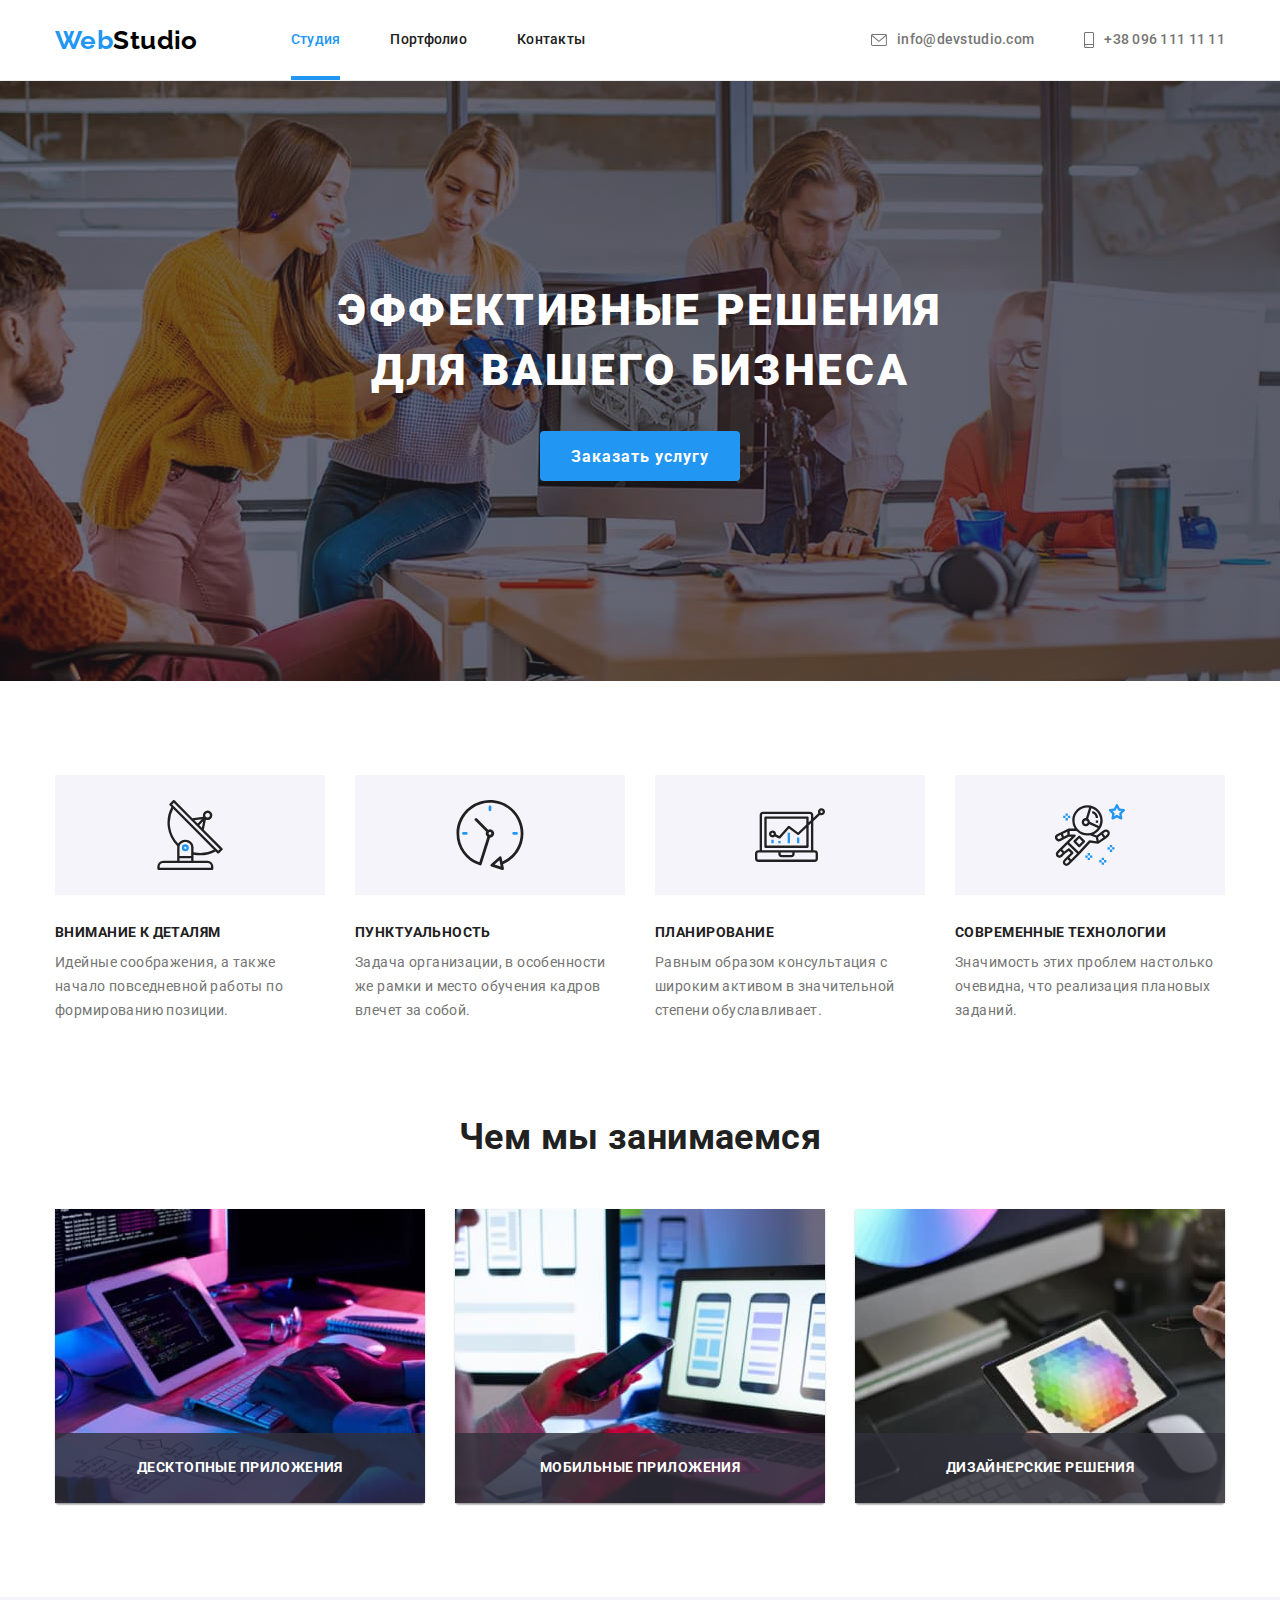
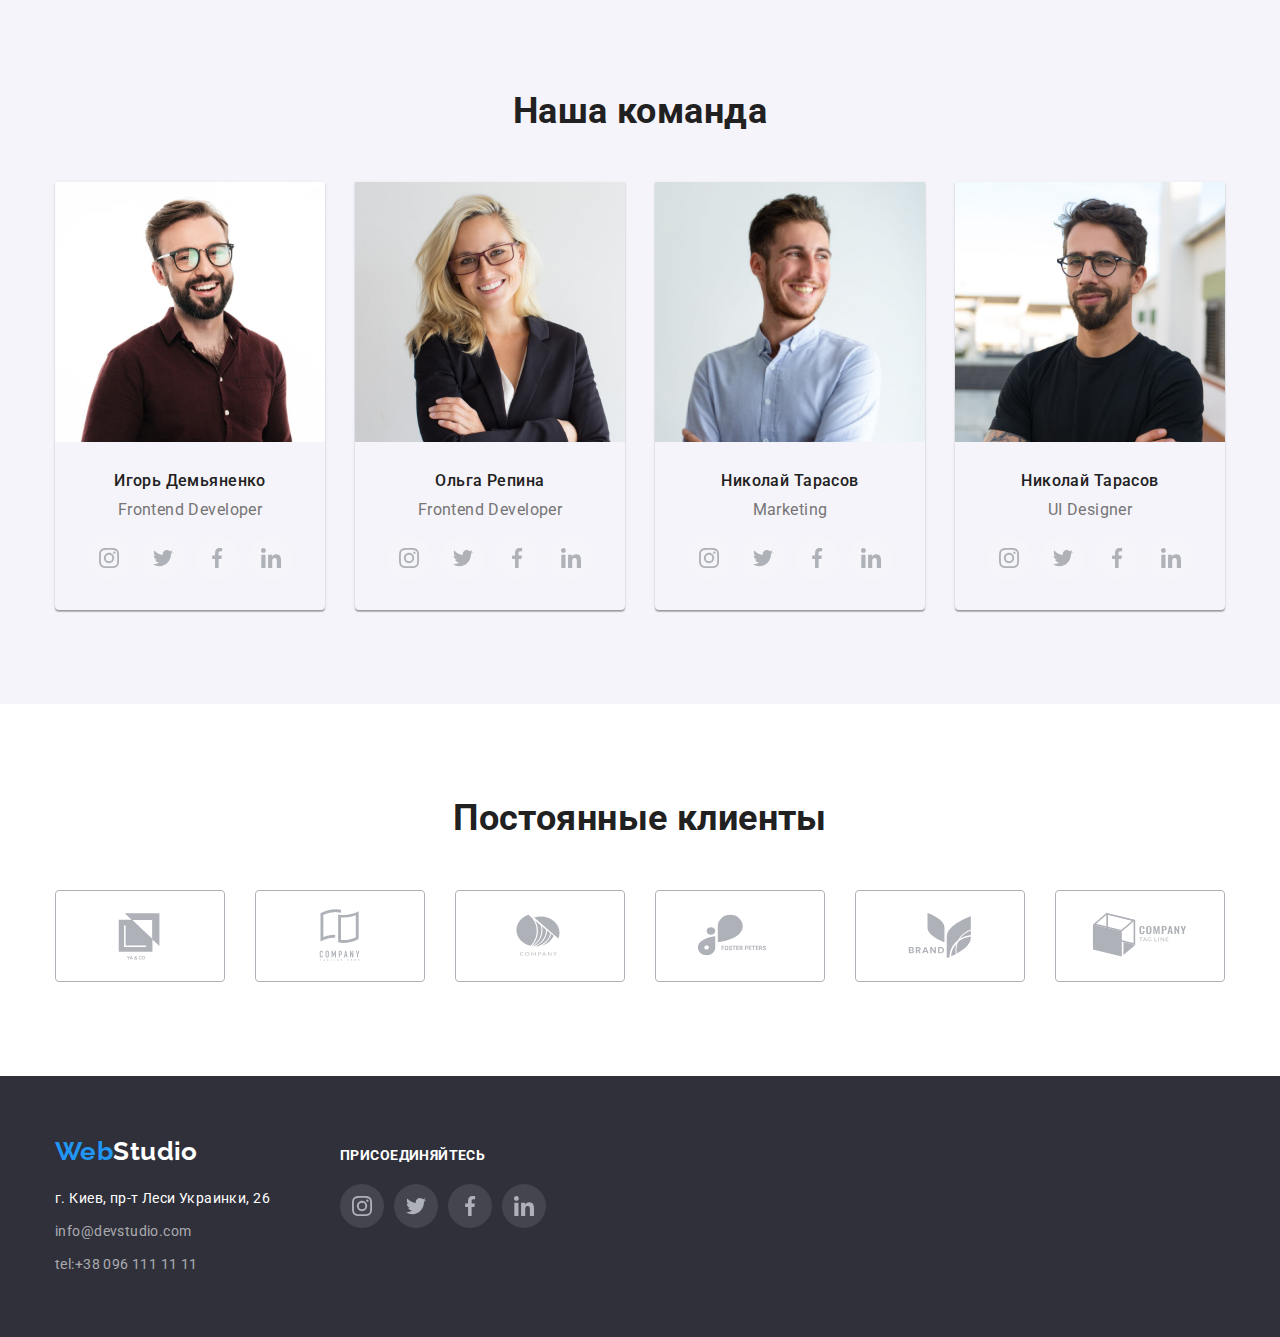
==== index.html @ b6047e91 "ready steady go hw-06" ====
<!DOCTYPE html>
<html lang="ru">
<head>
    <meta charset="UTF-8">
    <meta http-equiv="X-UA-Compatible" content="IE=edge">
    <meta name="viewport" content="width=device-width, initial-scale=1.0">
    <title>Студия</title>
    <link rel="preconnect" href="https://fonts.googleapis.com">
    <link rel="preconnect" href="https://fonts.gstatic.com" crossorigin>
    <link href="https://fonts.googleapis.com/css2?family=Raleway:wght@700&family=Roboto:wght@400;500;700;900&display=swap"
        rel="stylesheet">
    <link rel="stylesheet" href="//cdnjs.cloudflare.com/ajax/libs/modern-normalize/1.1.0/modern-normalize.min.css">
    <link rel="stylesheet" href="./css/style.css">
</head>
<body>
  <header class="section-container">
      <div class="container container-header">
    <nav class="container-nav">
      <a class="logo-header" href="">Web<span class="studio-header">Studio</span></a>      
      <ul class="site-nav">
          <li class="item"><a href="./index.html" class="link-active">Студия</a></li>
          <li class="item"><a href="./portfolio.html" class="link">Портфолио</a></li>
          <li class="item"><a href="" class="link">Контакты</a></li>
      </ul>
    </nav>
    <ul class="contacts">
          <li class="item">             
            <a href="mailto:info@devstudio.com" class="contacts-mail">
              <svg class="contacts-icon" width="16px" height="12px">
                <use href="images/icons.svg#icon-envelope"></use>
              </svg>info@devstudio.com
            </a>
          </li>
          <li class="item">
            <a href="tel:+380961111111" class="contacts-tel"><svg class="contacts-icon" width="10px" height="16px">
              <use href="images/icons.svg#icon-smartphone"></use>
            </svg>+38 096 111 11 11</a>
          </li>
          </ul>
    </div>
  </header>  
  <main>
  <section class="hero-box">
          <h1 class="hero-title">Эффективные решения</br>для вашего бизнеса</h1>
          <button data-modal-open type="button" class="btn">Заказать услугу</button>            
  </section>
  <section class="section section-dignity">
      <!--Наши достоинства-->
      <div class="container">
      <h2 class="container-name visually-hidden">Наши достоинства</h2>
      <ul class="dignity-list">
        <li class="dignity-item"> 
          <div class="dignity-icon">
            <svg width="70px" height="70px">
              <use href="images/icons.svg#icon-antenna-1"></use>           
            </svg>
          </div>
          <h3 class="dignity-title">Внимание к деталям</h3>
          <p class="dignity-text">Идейные соображения, а также начало повседневной работы по формированию позиции.</p>
        </li>
        <li class="dignity-item">
          <div class="dignity-icon">
            <svg width="70px" height="70px">
              <use href="images/icons.svg#icon-clock-1"></use>
            </svg>
          </div>
          <h3 class="dignity-title">Пунктуальность</h3>
            <p class="dignity-text">Задача организации, в особенности же рамки и место обучения кадров влечет за собой.</p>
        </li>
        <li class="dignity-item">
          <div class="dignity-icon">
            <svg width="70px" height="70px">
              <use href="images/icons.svg#icon-diagram-1"></use>
            </svg>
          </div>
            <h3 class="dignity-title">Планирование</h3>
            <p class="dignity-text">Равным образом консультация с широким активом в значительной степени обуславливает.</p>
        </li>
        <li class="dignity-item">
          <div class="dignity-icon">
            <svg width="70px" height="70px">
              <use href="images/icons.svg#icon-astronaut-1"></use>
            </svg>
          </div>
            <h3 class="dignity-title">Современные технологии</h3>
            <p class="dignity-text">Значимость этих проблем настолько очевидна, что реализация плановых заданий.</p>
        </li>
      </ul>
    </div>
  </section>
  <section class="section">
      <!--Чем мы занимаемся-->
    <div class="container">
      <h2 class="container-name">Чем мы занимаемся</h2>
      <ul class="container-list">
          <li class="item">
            <img src="./images/img1.jpg" alt="набираем текст на компьютере" width="370">
              <div class="activity">
              <h3 class="activity-name">Десктопные приложения</h3>
              </div>
          </li>
          <li class="item">
            <img src="./images/img2.jpg" alt="набираем номер телефона" width="370">
          <div class="activity">
            <h3 class="activity-name">Мобильные приложения</h3>
          </div>
          </li>
          <li class="item">
            <img src="./images/img3.jpg" alt="выбираем цвет" width="370">
            <div class="activity">
            <h3 class="activity-name">Дизайнерские решения</h3>
            </div>
          </li>
      </ul>   
      </div>           
  </section>
  <section class="section section-team">
      <!--Наша команда-->
    <div class="container">
      <h2 class="container-name">Наша команда</h2>
      <ul class="container-list">
        <li class="item"><img src="./images/photo1.jpg" class="team-member-img" alt="Игорь Демьяненко" width="270">
         <div class="team-member">
          <h3 class="team-member-name">Игорь Демьяненко</h3>
          <p class="team-member-position">Frontend Developer</p>
           <ul class="social-links">
            <li class="social-list-item">
             <a href="" class="social-link">
             <svg class="social-links-icon" width="20px" height="20px">
             <use href="images/icons.svg#icon-instagram-2"></use>
             </svg>
             </a>
             </li>
            <li class="social-list-item">
             <a href="" class="social-link">
             <svg class="social-links-icon" width="20" height="20">
             <use href="images/icons.svg#icon-twitter-1"></use>
             </svg>
             </a>
             </li>
            <li class="social-list-item">
             <a href="" class="social-link">
             <svg class="social-links-icon" width="20" height="20">
             <use href="images/icons.svg#icon-facebook-1"></use>
             </svg>
             </a>
             </li>
            <li class="social-list-item">
             <a href="" class="social-link">
             <svg class="social-links-icon" width="20" height="20">
             <use href="images/icons.svg#icon-linkedin-1"></use>
             </svg>
             </a>
             </li>
           </ul>
         </div>          
        </li>
        <li class="item"><img src="./images/photo2.jpg" class="team-member-img" alt="Ольга Репина" width="270">
          <div class="team-member">
            <h3 class="team-member-name">Ольга Репина</h3>
            <p class="team-member-position">Frontend Developer</p>
            <ul class="social-links">
              <li class="social-list-item">
                <a href="" class="social-link">
                  <svg class="social-links-icon" width="20px" height="20px">
                    <use href="images/icons.svg#icon-instagram-2"></use>
                  </svg>
                </a>
              </li>
              <li class="social-list-item">
                <a href="" class="social-link">
                  <svg class="social-links-icon" width="20" height="20">
                    <use href="images/icons.svg#icon-twitter-1"></use>
                  </svg>
                </a>
              </li>
              <li class="social-list-item">
                <a href="" class="social-link">
                  <svg class="social-links-icon" width="20" height="20">
                    <use href="images/icons.svg#icon-facebook-1"></use>
                  </svg>
                </a>
              </li>
              <li class="social-list-item">
                <a href="" class="social-link">
                  <svg class="social-links-icon" width="20" height="20">
                    <use href="images/icons.svg#icon-linkedin-1"></use>
                  </svg>
                </a>
              </li>
            </ul>
          </div>      
        </li>
        <li class="item"><img src="./images/photo3.jpg" class="team-member-img" alt="Николай Тарасов" width="270">
          <div class="team-member">
          <h3 class="team-member-name">Николай Тарасов</h3>
            <p class="team-member-position">Marketing</p>
            <ul class="social-links">
              <li class="social-list-item">
                <a href="" class="social-link">
                  <svg class="social-links-icon" width="20px" height="20px">
                    <use href="images/icons.svg#icon-instagram-2"></use>
                  </svg>
                </a>
              </li>
              <li class="social-list-item">
                <a href="" class="social-link">
                  <svg class="social-links-icon" width="20" height="20">
                    <use href="images/icons.svg#icon-twitter-1"></use>
                  </svg>
                </a>
              </li>
              <li class="social-list-item">
                <a href="" class="social-link">
                  <svg class="social-links-icon" width="20" height="20">
                    <use href="images/icons.svg#icon-facebook-1"></use>
                  </svg>
                </a>
              </li>
              <li class="social-list-item">
                <a href="" class="social-link">
                  <svg class="social-links-icon" width="20" height="20">
                    <use href="images/icons.svg#icon-linkedin-1"></use>
                  </svg>
                </a>
              </li>
            </ul>
          </div>        
        </li>
        <li class="item"><img src="images/photo4.jpg" class="team-member-img" alt="Man in black T-shirt" width="270">
          <div class="team-member">
          <h3 class="team-member-name">Николай Тарасов</h3>
            <p class="team-member-position">UI Designer</p>
            <ul class="social-links">
              <li class="social-list-item">
                <a href="" class="social-link">
                  <svg class="social-links-icon" width="20px" height="20px">
                    <use href="images/icons.svg#icon-instagram-2"></use>
                  </svg>
                </a>
              </li>
              <li class="social-list-item">
                <a href="" class="social-link">
                  <svg class="social-links-icon" width="20" height="20">
                    <use href="images/icons.svg#icon-twitter-1"></use>
                  </svg>
                </a>
              </li>
              <li class="social-list-item">
                <a href="" class="social-link">
                  <svg class="social-links-icon" width="20" height="20">
                    <use href="images/icons.svg#icon-facebook-1"></use>
                  </svg>
                </a>
              </li>
              <li class="social-list-item">
                <a href="" class="social-link">
                  <svg class="social-links-icon" width="20" height="20">
                    <use href="images/icons.svg#icon-linkedin-1"></use>
                  </svg>
                </a>
              </li>
            </ul>
          </div>
          
        </li>
      </ul>
    </div>
  </section>
  <section class="section">
    <div class="container container-clients">
      <h2 class="container-name">Постоянные клиенты</h2>
      <ul class="container-list">
        <li class="client-item">
        <a href="" class="client-link">
          <svg class="client-icon" width="106px" height="60px">
            <use href="images/icons.svg#icon-Logo-client1"></use>
          </svg>
        </a>
        </li>
        <li class="client-item">
          <a href="" class="client-link">
            <svg class="client-icon" width="106px" height="60px">
              <use href="images/icons.svg#icon-Logo-client2"></use>
            </svg>
          </a>
        </li>
        <li class="client-item">
          <a href="" class="client-link">
            <svg class="client-icon" width="106px" height="60px">
              <use href="images/icons.svg#icon-Logo-client3"></use>
            </svg>
          </a>
        </li>
        <li class="client-item">
          <a href="" class="client-link">
            <svg class="client-icon" width="106px" height="60px">
              <use href="images/icons.svg#icon-Logo-client4"></use>
            </svg>
          </a>
        </li>
        <li class="client-item">
          <a href="" class="client-link">
            <svg class="client-icon" width="106px" height="60px">
              <use href="images/icons.svg#icon-Logo-client5"></use>
            </svg>
          </a>
        </li>
        <li class="client-item">
          <a href="" class="client-link">
            <svg class="client-icon" width="106px" height="60px">
              <use href="images/icons.svg#icon-Logo-client6"></use>
            </svg>
          </a>
        </li>
      </ul>
    </div>
  </section>
</main>
  <footer class="section-footer">
    <div class="container">
      <div class="container-logo">
      <a class="logo-footer" href="">Web<span class="studio-footer">Studio</span></a>
      <address>
        <ul class="address-list">
          <li class="item"><a class="address-map" href="https://goo.gl/maps/9DHxodGgufUYayEx5">г. Киев, пр-т Леси Украинки, 26</a>
          </li>
          <li class="item"><a class="address-mail" href="mailto:info@devstudio.com">info@devstudio.com</a></li>
          <li class="item"><a class="address-tel" href="tel:+380961111111">tel:+38 096 111 11 11</a></li>
          </ul>
      </address>
      </div>
      <div class="container-join">
        <h3 class="join-title">присоединяйтесь</h3>
        <ul class="social-links">
          <li class="social-list-item">
            <a href="" class="social-link">
              <svg class="social-links-icon" width="20px" height="20px">
                <use href="images/icons.svg#icon-instagram-2"></use>
              </svg>
            </a>
          </li>
          <li class="social-list-item">
            <a href="" class="social-link">
              <svg class="social-links-icon" width="20" height="20">
                <use href="images/icons.svg#icon-twitter-1"></use>
              </svg>
            </a>
          </li>
          <li class="social-list-item">
            <a href="" class="social-link">
              <svg class="social-links-icon" width="20" height="20">
                <use href="images/icons.svg#icon-facebook-1"></use>
              </svg>
            </a>
          </li>
          <li class="social-list-item">
            <a href="" class="social-link">
              <svg class="social-links-icon" width="20" height="20">
                <use href="images/icons.svg#icon-linkedin-1"></use>
              </svg>
            </a>
          </li>
        </ul>
      </div>
    </div>
  </footer>

  <div class="backdrop is-hidden" data-modal>
    <div class="modal">
      <p></p>
      <button class="close-modal" data-modal-close>
        <svg class="modal-svg">
          <use href="./images/icons.svg#icon-close-black-18dp-2-1"></use>
          </svg>
      </button>

    </div>
  </div>
  <script src="./js/modal.js"></script>
</body>
</html>
---- css/style.css ----
:root {
  --accent-color: #2196f3;
  --primary-text-color: #212121;
  --text-secondary-color: #757575;
  --background-color: #2f303a;
  --background-button-color: #f5f4fa;
  --secondary-background-color: #e5e5e5;
  --primary-bottom-color: #188ce8;

  --primary-font: "Roboto";
}

html {
  box-sizing: border-box;
}
*,
*::before,
*::after {
  box-sizing: inherit;
}
h1,
h2,
h3,
h4,
h5,
h6,
p,
ul {
  padding: 0px;
  margin: 0px;
}

img {
  display: block;
  max-width: 100%;
  height: auto;
}
/*transition-timing-function: cubic-bezier(0.4, 0, 0.2, 1)*/
/*===Body styles start====*/
body {
  background-color: #ffffff;
  font-family: var(--primary-font), sans-serif;
  color: var(--primary-text-color);
  font-weight: 400;
  font-size: 14px;
  line-height: 1.18;
  letter-spacing: 0.03em;
}
.logo-footer,
.logo-header {
  font-family: Raleway, sans-serif;
  font-size: 26px;
  font-weight: 700;
  line-height: 1.19;
  color: var(--accent-color);
  text-decoration: none;
}

.studio-header {
  color: #000000;
}
.studio-footer {
  color: #ffffff;
}
header {
  border-bottom: 1px solid #ececec;
}
.hero-box {
  text-align: center;
  background-color: var(--background-color);
  padding-top: 200px;
  padding-bottom: 200px;
  height: 600px;
  max-width: 1600px;
  margin-left: auto;
  margin-right: auto;
  background-image: linear-gradient(
      to right,
      rgba(47, 48, 58, 0.3),
      rgba(47, 48, 58, 0.5)
    ),
    url(../images/Img-min.jpg);
  background-position: center;
  background-size: cover;
  background-repeat: no-repeat;
}

.hero-title {
  font-weight: 900;
  font-size: 44px;
  line-height: 1.36;
  letter-spacing: 0.06em;
  text-transform: uppercase;
  color: #ffffff;

  padding-top: 0px;
  margin-bottom: 30px;
}

.btn {
  font-family: var(--primary-font), sans-serif;
  font-weight: 700;
  color: #ffffff;
  background-color: var(--accent-color);
  font-size: 16px;
  line-height: 1.87;
  letter-spacing: 0.06em;

  display: inline-block;
  width: 200px;
  height: 50px;
  padding-top: 10px;
  padding-bottom: 10px;

  transition: background-color 250ms cubic-bezier(0.4, 0, 0.2, 1);
}
.btn:hover,
.btn:focus {
  background-color: var(--primary-bottom-color);
}

.section {
  padding: 94px 0;
}

.container {
  width: 1200px;
  margin-left: auto;
  margin-right: auto;
  padding-right: 15px;
  padding-left: 15px;
}
.container-header {
  display: flex;
  align-items: center;

  justify-content: space-between;
}

.container-nav {
  display: flex;
  align-items: center;
}

.site-nav {
  display: flex;
  margin-left: 93px;
}

.site-nav .item:not(:last-child) {
  margin-right: 50px;
}

.site-nav .link,
.site-nav .link-active,
.contacts-mail,
.contacts-tel {
  font-weight: 500;
  line-height: 1.14;
  letter-spacing: 0.02em;
  text-decoration: none;
}
.site-nav .link {
  display: block;

  color: var(--primary-text-color);

  transition: color 250ms cubic-bezier(0.4, 0, 0.2, 1);
}
.link-active {
  display: block;
  position: relative;

  color: var(--accent-color);
}
.link-active::after {
  content: "";
  position: absolute;
  left: 0;
  bottom: 0;
  display: block;
  width: 100%;
  height: 4px;

  background-color: var(--accent-color);
}

.site-nav .link:hover,
.site-nav .link:focus {
  color: var(--accent-color);
}
.site-nav .link,
.site-nav .link-active,
.contacts-mail,
.contacts-tel {
  padding-top: 32px;
  padding-bottom: 32px;
}
.contacts-mail,
.contacts-tel {
  display: flex;
  align-items: center;

  color: var(--text-secondary-color);

  transition: color 250ms cubic-bezier(0.4, 0, 0.2, 1);
}
.contacts {
  display: flex;
  margin-left: auto;
}

.contacts .item + .item {
  margin-left: 50px;
}
.contacts .item {
  display: flex;
  align-items: center;
}

.contacts-mail:hover,
.contacts-mail:focus,
.contacts-tel:hover,
.contacts-tel:focus {
  color: var(--accent-color);
}
.contacts-icon {
  fill: currentColor;
  margin-right: 10px;
}

.section-dignity {
  padding-bottom: 0px;
}
.dignity-list {
  display: flex;
}

.dignity-list .dignity-item:not(:first-child) {
  margin-left: 30px;
}

.container-name {
  font-weight: 700;
  font-size: 36px;
  line-height: 1.16;
  text-align: center;
  margin-bottom: 50px;
}
.visually-hidden {
  position: absolute;
  clip: rect(0 0 0 0);
  width: 1px;
  height: 1px;
  margin: -1px;
}

.dignity-item {
  list-style-type: none;
  width: 270px;
}
/*flex-basis: calc((100% - 90px) / 4);
проверить почему не работает формула*/

.dignity-icon {
  display: flex;
  align-items: center;
  justify-content: center;
  margin-bottom: 30px;
  height: 120px;
  background-color: var(--background-button-color);
}

.dignity-title {
  font-size: 14px;
  line-height: 1.14;
  text-transform: uppercase;
  color: var(--primary-text-color);
  margin-bottom: 10px;
}
.dignity-text {
  line-height: 1.71;

  color: var(--text-secondary-color);
}

.container-list,
.site-nav,
.contacts,
.social-links {
  list-style-type: none;
}
.container-list {
  display: flex;
  text-align: center;
}
.container-list .item:not(:first-child) {
  margin-left: 30px;
}
.container-list .item {
  box-shadow: 0px 1px 3px rgba(0, 0, 0, 0.12), 0px 1px 1px rgba(0, 0, 0, 0.14),
    0px 2px 1px rgba(0, 0, 0, 0.2);
  border-radius: 0px 0px 4px 4px;
  position: relative;
}
.activity {
  display: flex;
  align-items: center;
  justify-content: center;
  width: 100%;
  height: 70px;
  color: #ffffff;
  background-color: rgba(47, 48, 58, 0.8);
  position: absolute;
  bottom: 0;
}
.activity-name {
  text-transform: uppercase;
  font-size: 14px;
  line-height: 1.14;
}

.section-team {
  background-color: #f5f4fa;
}
.team-member {
  padding-top: 30px;
  padding-bottom: 30px;
}

.team-member-name {
  font-weight: 500;
  font-size: 16px;
  margin-bottom: 10px;
}
.team-member-position {
  font-size: 16px;
  color: var(--text-secondary-color);
  margin-bottom: 16px;
}

.social-links {
  display: flex;
  align-items: center;
  justify-content: center;
}
.social-list-item:not(:last-child) {
  margin-right: 10px;
}

.social-link {
  display: flex;
  width: 100%;
  height: 100%;
  border-radius: 50%;

  align-items: center;
  justify-content: center;
}
.social-list-item {
  width: 44px;
  height: 44px;
}

.social-list-item .social-link:hover,
.social-list-item .social-link:focus {
  background-color: var(--accent-color);
}
.social-links-icon {
  fill: #afb1b8;
  transition: fill 250ms cubic-bezier(0.4, 0, 0.2, 1);
}

.social-link:hover .social-links-icon,
.social-link:focus .social-links-icon {
  fill: #ffffff;
}
.client-item {
  width: 170px;
  height: 92px;
}
.container-list .client-item:not(:first-child) {
  margin-left: 30px;
}
.client-link:hover,
.client-link:focus {
  border-color: var(--accent-color);
}
.client-link {
  display: flex;
  align-items: center;
  justify-content: center;
  width: 100%;
  height: 100%;
  border: 1px solid #afb1b8;
  border-radius: 4px;

  transition: border-color 250ms cubic-bezier(0.4, 0, 0.2, 1);
}
.client-icon {
  fill: #afb1b8;

  transition: fill 250ms cubic-bezier(0.4, 0, 0.2, 1);
}
.client-link:hover .client-icon,
.client-link:focus .client-icon {
  fill: var(--accent-color);
}

.example-list {
  display: flex;
  flex-wrap: wrap;
}
.example-item {
  flex-basis: calc((100%- 30px) / 3);
}

.example-list .example-item:not(:nth-child(3n + 1)) {
  margin-left: 30px;
}

.example-list .example-item:not(:nth-last-child(-n + 3)) {
  margin-bottom: 30px;
}

.example-title {
  color: var(--primary-text-color);
  font-size: 18px;
  line-height: 2;
  letter-spacing: 0.06em;

  margin-bottom: 4px;
}
.example-name {
  color: var(--text-secondary-color);
  font-size: 16px;
  line-height: 1.87;
}
.example-box {
  padding: 20px 24px;
  border-left: 1px solid #eeeeee;
  border-bottom: 1px solid #eeeeee;
  border-right: 1px solid #eeeeee;
}
.example-list,
.btn-list {
  list-style-type: none;
}

.example-link {
  text-decoration: none;
}
.img-description {
  position: relative;
  overflow: hidden;
}
.example-link:hover,
.example-link:focus {
  box-shadow: 1px 4px 6px 0px rgba(0, 0, 0, 0.16),
    0px 4px 4px 0px rgba(0, 0, 0, 0.06), 0px 1px 1px 0px rgba(0, 0, 0, 0.12);
}
.example-link:hover .example-text {
  transform: translateY(-294px);
}
.example-text {
  position: absolute;
  top: 100%;
  display: flex;
  align-items: center;
  justify-content: center;
  padding: 63px 24px;
  content: "";
  width: 100%;
  height: 100%;
  background-color: rgba(33, 150, 243, 0.9);
  font-size: 18px;
  font-weight: 400;
  line-height: 1.56;
  color: #ffffff;
  transition: transform 250ms cubic-bezier(0.4, 0, 0.2, 1);
}
.example-item {
  display: flex;

  transition: box-shadow 250ms cubic-bezier(0.4, 0, 0.2, 1);
}

button {
  cursor: pointer;
  border-radius: 4px;
  display: inline-block;
  border: 1px solid transparent;
}
.btn-list button {
  background-color: var(--background-button-color);

  font-family: inherit;
  font-weight: 500;
  font-size: 16px;
  line-height: 1.62;
  text-align: center;
  letter-spacing: 0.03em;

  padding: 6px 22px;
  height: 38px;

  transition: background-color 250ms cubic-bezier(0.4, 0, 0.2, 1),
    color 250ms cubic-bezier(0.4, 0, 0.2, 1),
    box-shadow 250ms cubic-bezier(0.4, 0, 0.2, 1);
}

.btn-list button:hover,
.btn-list button:focus {
  background-color: var(--accent-color);
  color: #ffffff;
  box-shadow: 0px 2px 2px 0px rgba(0, 0, 0, 0.12),
    0px 1px 2px 0px rgba(0, 0, 0, 0.08), 0px 3px 1px 0px rgba(0, 0, 0, 0.1);
}

.btn-list {
  display: flex;
  margin-bottom: 50px;
  justify-content: center;
}
.btn-list .item:not(:first-child) {
  margin-left: 8px;
}

/*==========Footer==========*/
footer {
  background-color: var(--background-color);
  padding-top: 60px;
  padding-bottom: 60px;
}

.address-list [href] {
  text-decoration: none;
  font-style: normal;
  line-height: 1.71;
  display: inline-block;

  transition: color 250ms cubic-bezier(0.4, 0, 0.2, 1);
}
.address-mail,
.address-tel {
  color: rgba(255, 255, 255, 0.6);
}
.address-map {
  color: #ffffff;
}
.address-list {
  list-style-type: none;
}

.address-list [href]:focus,
.address-list [href]:hover {
  color: #ffffff;
}
.logo-footer {
  margin-bottom: 20px;
  display: inline-block;
}
.address-list .item:not(:first-child) {
  margin-top: 9px;
}
.join-title {
  font-size: 14px;
  line-height: 1.14;
  text-transform: uppercase;
  color: #ffffff;
  margin-bottom: 20px;
}

.container-join {
  flex-direction: column;
  margin-left: 70px;
}
.section-footer .container {
  display: flex;
  align-items: baseline;
}
.container-join .social-links {
  padding-bottom: 0px;
}
.social-list-item .social-link {
  background-color: rgba(255, 255, 255, 0.1);
  transition: background-color 250ms cubic-bezier(0.4, 0, 0.2, 1);
}

.backdrop {
  position: fixed;
  top: 0;
  left: 0;
  width: 100%;
  height: 100%;
  background: rgba(0, 0, 0, 0.2);
  transition: opacity 250ms cubic-bezier(0.4, 0, 0.2, 1);
}

.backdrop.is-hidden {
  opacity: 0;
  pointer-events: none;
}

.modal {
  position: absolute;
  left: 50%;
  top: 50%;
  transform: translate(-50%, -50%);

  min-width: 528px;
  min-height: 581px;

  box-shadow: 0px 2px 1px 0px rgba(0, 0, 0, 0.2),
    0px 1px 1px 0px rgba(0, 0, 0, 0.14), 0px 1px 3px 0px rgba(0, 0, 0, 0.12);
  background-color: #ffffff;
}

.close-modal {
  position: absolute;
  display: flex;
  align-items: center;
  justify-content: center;
  top: 8px;
  right: 8px;
  width: 30px;
  height: 30px;
  border-radius: 50%;
  border: 1px solid rgba(0, 0, 0, 0.1);
  background-color: #ffffff;
}
.modal-svg {
  width: 11px;
  height: 11px;
}
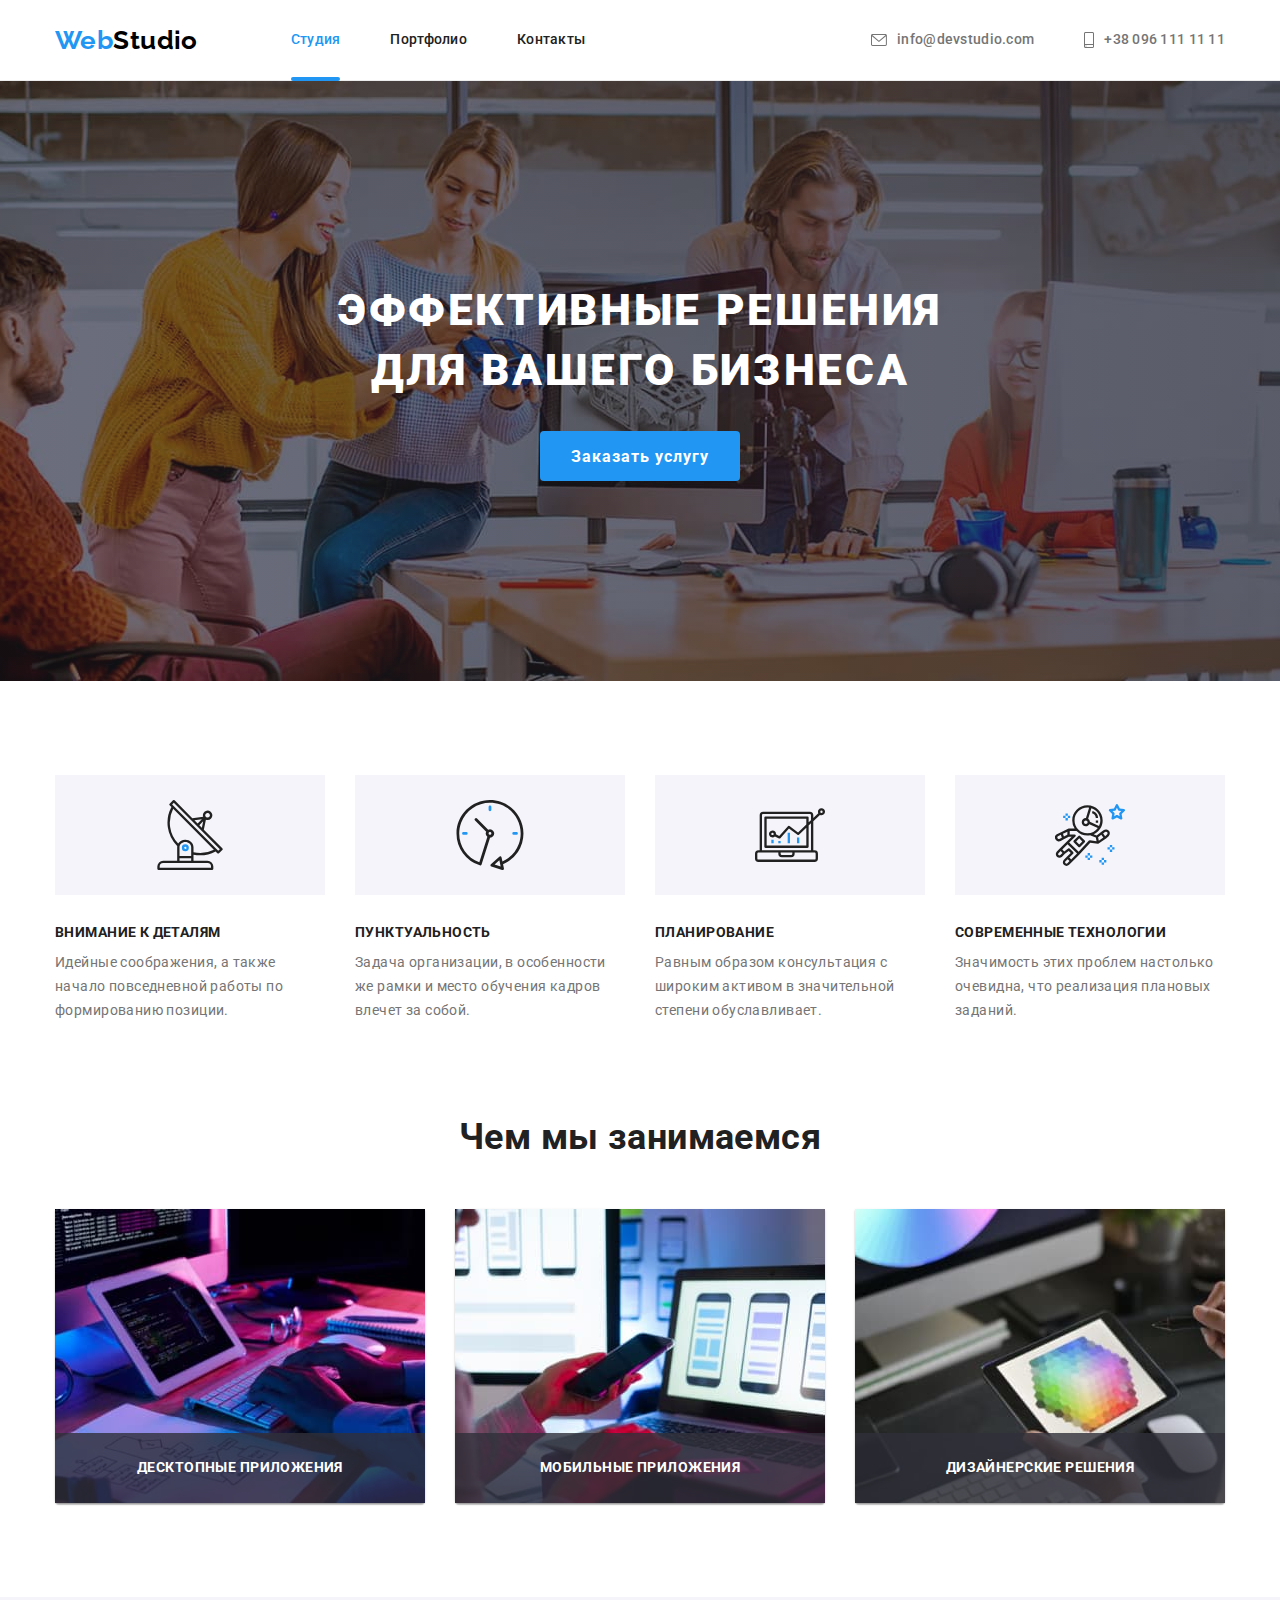
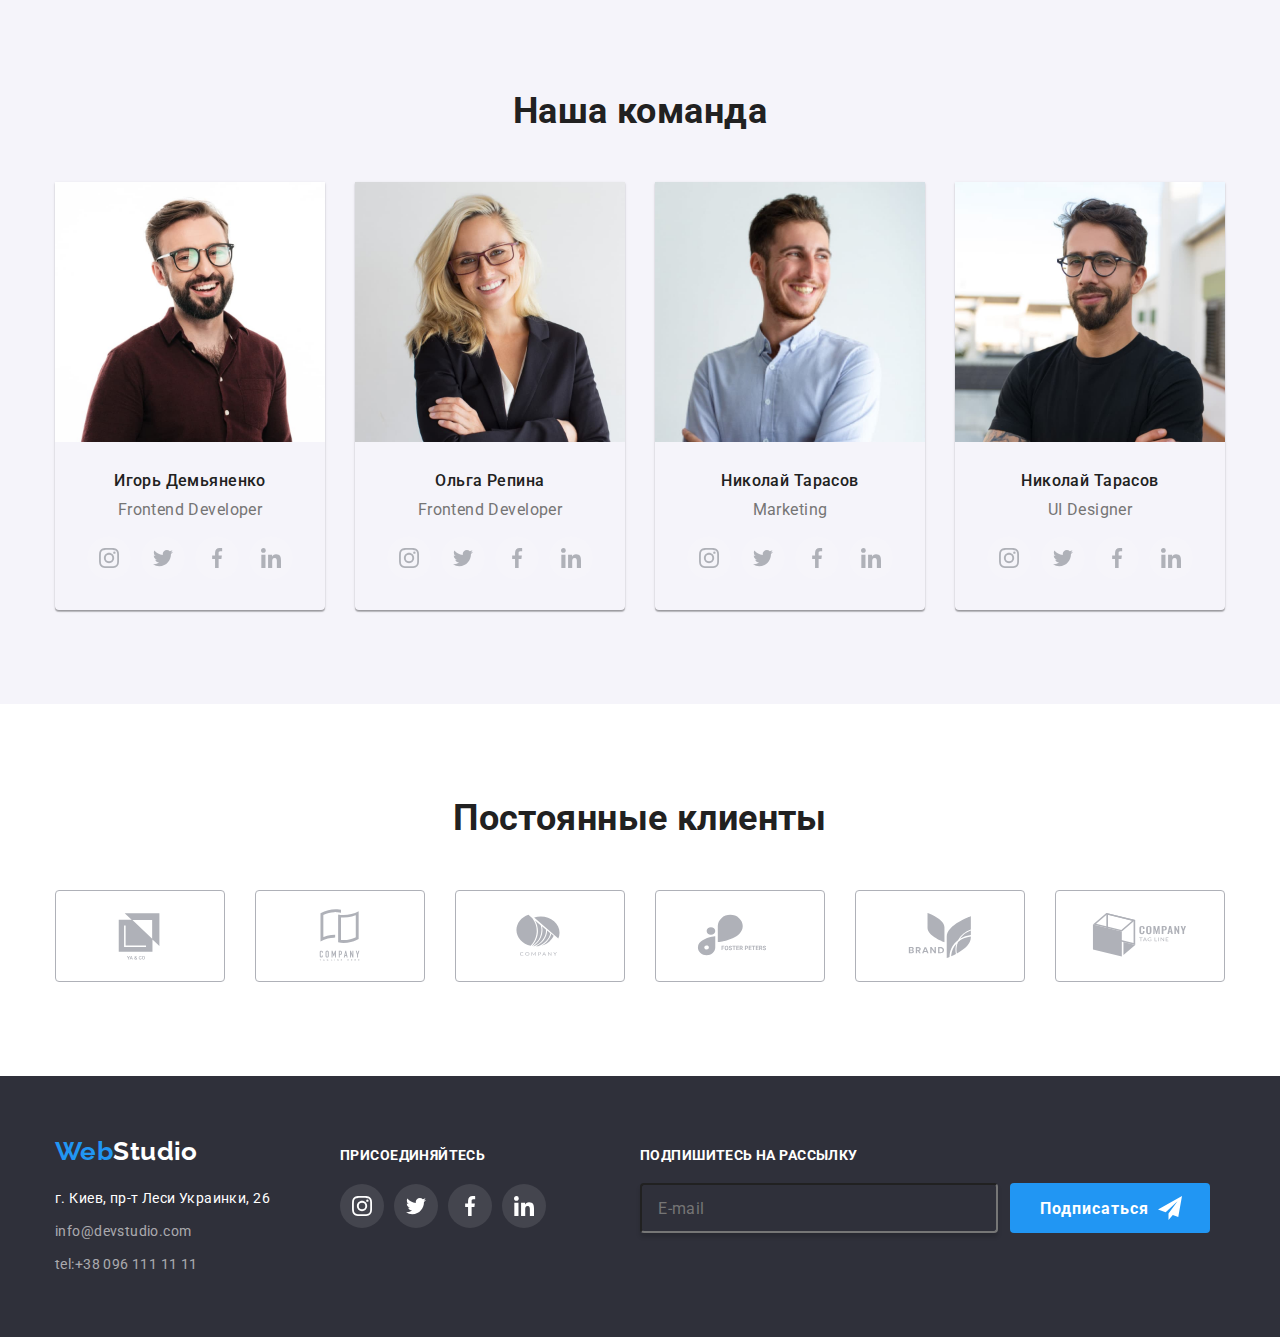
==== commit b68df4d8: "еще немного" ====
--- a/index.html
+++ b/index.html
@@ -363,20 +363,76 @@
           </li>
         </ul>
       </div>
+      <form class="subscription">
+        <h2 class="subscription-text">Подпишитесь на рассылку</h2>
+        <label class="subscription-label">
+          <input class="subscription-input" type="email" name="user e-mail" placeholder="E-mail">
+          <div class="subscription-box">
+          <button type="submit" class="subscription-button">Подписаться</button>
+          <svg class="subscription-icon" width="24px" height="24px">
+            <use href="./images/icons.svg#icon send"></use>
+          </svg>
+         </div>
+        </label>
+      </form>
     </div>
   </footer>
 
   <div class="backdrop is-hidden" data-modal>
     <div class="modal">
+      <form class="form-modal">
+        <h2 class="form-title">Оставьте свои данные, мы вам перезвоним</h2>
+        <label class="form-label">
+          <span class="label-text">Имя</span>
+          <div class="input-box">
+            <svg width="20px" height="20px" class="form-icon">
+            <use href="./images/icons.svg#person-black-18dp-1"></use>
+            </svg>
+          <input type="text" class="form-input" name="user name">
+          </div>
+        </label>
+        <label class="form-label">
+          <span class="label-text">Телефон</span>
+          <div class="input-box">
+          <svg class="form-icon" width="20px" height="20px">
+          <use href="./images/icons.svg#phone-black-18dp-1"></use>
+          </svg>
+          <input type="tel" class="form-input" name="user phone">
+          </div>
+        </label>
+        <label class="form-label">
+          <span class="label-text">Почта</span>
+          <div class="input-box">
+          <svg class="form-icon" width="20px" height="20px">
+          <use href="./images/icons.svg#email-black-18dp-1"></use>
+          </svg>
+          <input type="email" class="form-input" name="user mail">
+          </div>
+        </label>
+        <label class="form-label">
+          <span class="label-text">Комментарий</span>
+          <textarea name="user comments" class="form-comments" placeholder="Введите текст"></textarea>
+        </label>
+        <label class="form-agree">
+          <input type="checkbox" class="input-checkbox visually-hidden" name="input-checkbox">
+          <svg class="icon-checked" width="16px" height="15px">
+            <use href="./images/icons.svg#icon check"></use>
+          </svg>  
+          <a href="" class="agree-link"><span class="agree-text">Соглашаюсь с рассылкой и принимаю </span>Условия договора</a>
+        </label>
+        <Button type="submit" class="submit-button">Отправить</Button>
+      </form>
       <p></p>
       <button class="close-modal" data-modal-close>
         <svg class="modal-svg">
           <use href="./images/icons.svg#icon-close-black-18dp-2-1"></use>
           </svg>
       </button>
+      </div>
+     </div>
 
-    </div>
-  </div>
+
+
   <script src="./js/modal.js"></script>
 </body>
 </html>--- a/css/style.css
+++ b/css/style.css
@@ -177,8 +177,9 @@
   content: "";
   position: absolute;
   left: 0;
-  bottom: 0;
+  bottom: -1px;
   display: block;
+  border-radius: 2px;
   width: 100%;
   height: 4px;
 
@@ -370,7 +371,9 @@
   fill: #afb1b8;
   transition: fill 250ms cubic-bezier(0.4, 0, 0.2, 1);
 }
-
+.container-join .social-links-icon {
+  fill: #ffffff;
+}
 .social-link:hover .social-links-icon,
 .social-link:focus .social-links-icon {
   fill: #ffffff;
@@ -587,6 +590,60 @@
   transition: background-color 250ms cubic-bezier(0.4, 0, 0.2, 1);
 }
 
+.subscription {
+  margin-left: 94px;
+}
+.subscription-input {
+  width: 358px;
+  height: 50px;
+  border-color: 1px solid rgba(255, 255, 255, 0.3);
+  border-radius: 4px;
+  background-color: #2f303a;
+  font-size: 16px;
+  line-height: 1.25;
+  padding: 0px;
+  letter-spacing: 0.03em;
+  box-shadow: 0px 4px 4px 0px #00000026;
+}
+
+.subscription-text {
+  color: #ffffff;
+  text-transform: uppercase;
+  font-size: 14px;
+  margin-bottom: 20px;
+}
+.subscription-input::placeholder {
+  padding-left: 16px;
+  font-size: 16px;
+}
+.subscription-button {
+  display: inline-block;
+  padding: 10px 29px;
+  text-align: left;
+  font-weight: 700;
+  font-size: 16px;
+  line-height: 1.87;
+  letter-spacing: 0.06em;
+  width: 200px;
+  height: 50px;
+  padding: 10px auto;
+  color: #ffffff;
+  background-color: var(--accent-color);
+}
+.subscription-box {
+  position: relative;
+  margin-left: 12px;
+}
+.subscription-label {
+  display: flex;
+  flex-direction: row;
+}
+.subscription-icon {
+  position: absolute;
+  top: 13px;
+  right: 28px;
+  fill: #ffffff;
+}
 .backdrop {
   position: fixed;
   top: 0;
@@ -630,6 +687,99 @@
   background-color: #ffffff;
 }
 .modal-svg {
-  width: 11px;
-  height: 11px;
-}
+  width: 18px;
+  height: 18px;
+}
+
+.form-modal {
+  display: block;
+  margin: 40px 39px 40px 41px;
+}
+.form-title {
+  margin-bottom: 12px;
+}
+.form-label {
+  display: flex;
+  flex-direction: column;
+}
+
+.input-box {
+  position: relative;
+  margin-bottom: 10px;
+  border: 1px solid rgba(33, 33, 33, 0.2);
+  border-radius: 4px;
+}
+.label-text {
+  font-size: 12px;
+  color: #757575;
+  margin-bottom: 4px;
+}
+.form-input {
+  padding-left: 42px;
+  width: 100%;
+  height: 40px;
+}
+.form-input:hover,
+.form-input:focus {
+  border: 1px solid #2196f3;
+}
+.input-box:hover .form-icon,
+.input-box:focus .form-icon {
+  fill: var(--accent-color);
+}
+.form-comments {
+  padding: 12px 16px;
+  height: 120px;
+  border: 1px solid rgba(33, 33, 33, 0.2);
+  border-radius: 4px;
+  box-shadow: 0px 2px 1px 0px rgba(0, 0, 0, 0.2),
+    0px 1px 1px 0px rgba(0, 0, 0, 0.14), 0px 1px 3px 0px rgba(0, 0, 0, 0.12);
+  margin-bottom: 20px;
+}
+.form-comments::placeholder {
+  color: rgba(117, 117, 117, 0.5);
+}
+.form-agree {
+  display: flex;
+  align-items: center;
+  justify-content: center;
+  margin-bottom: 30px;
+}
+
+/*.input-checkbox {
+  margin-left: 7px;
+}*/
+.submit-button {
+  display: block;
+  width: 200px;
+  height: 50px;
+  margin: 0px 124px;
+  color: #ffffff;
+  background-color: var(--primary-bottom-color);
+  box-shadow: 0px 4px 4px 0px rgba(0, 0, 0, 0.15);
+  border-radius: 4px;
+  font-size: 16px;
+  font-weight: 700;
+  line-height: 1.87;
+  letter-spacing: 0.06em;
+}
+.agree-text {
+  color: var(--text-secondary-color);
+  text-decoration: none;
+}
+
+.agree-link {
+  color: var(--accent-color);
+}
+.form-icon {
+  position: absolute;
+  top: 0px;
+  left: 15px;
+  transform: translateY(50%);
+  fill: #212121;
+}
+.icon-checked {
+  fill: #ffffff;
+  background-color: var(--accent-color);
+  margin-right: 7px;
+}
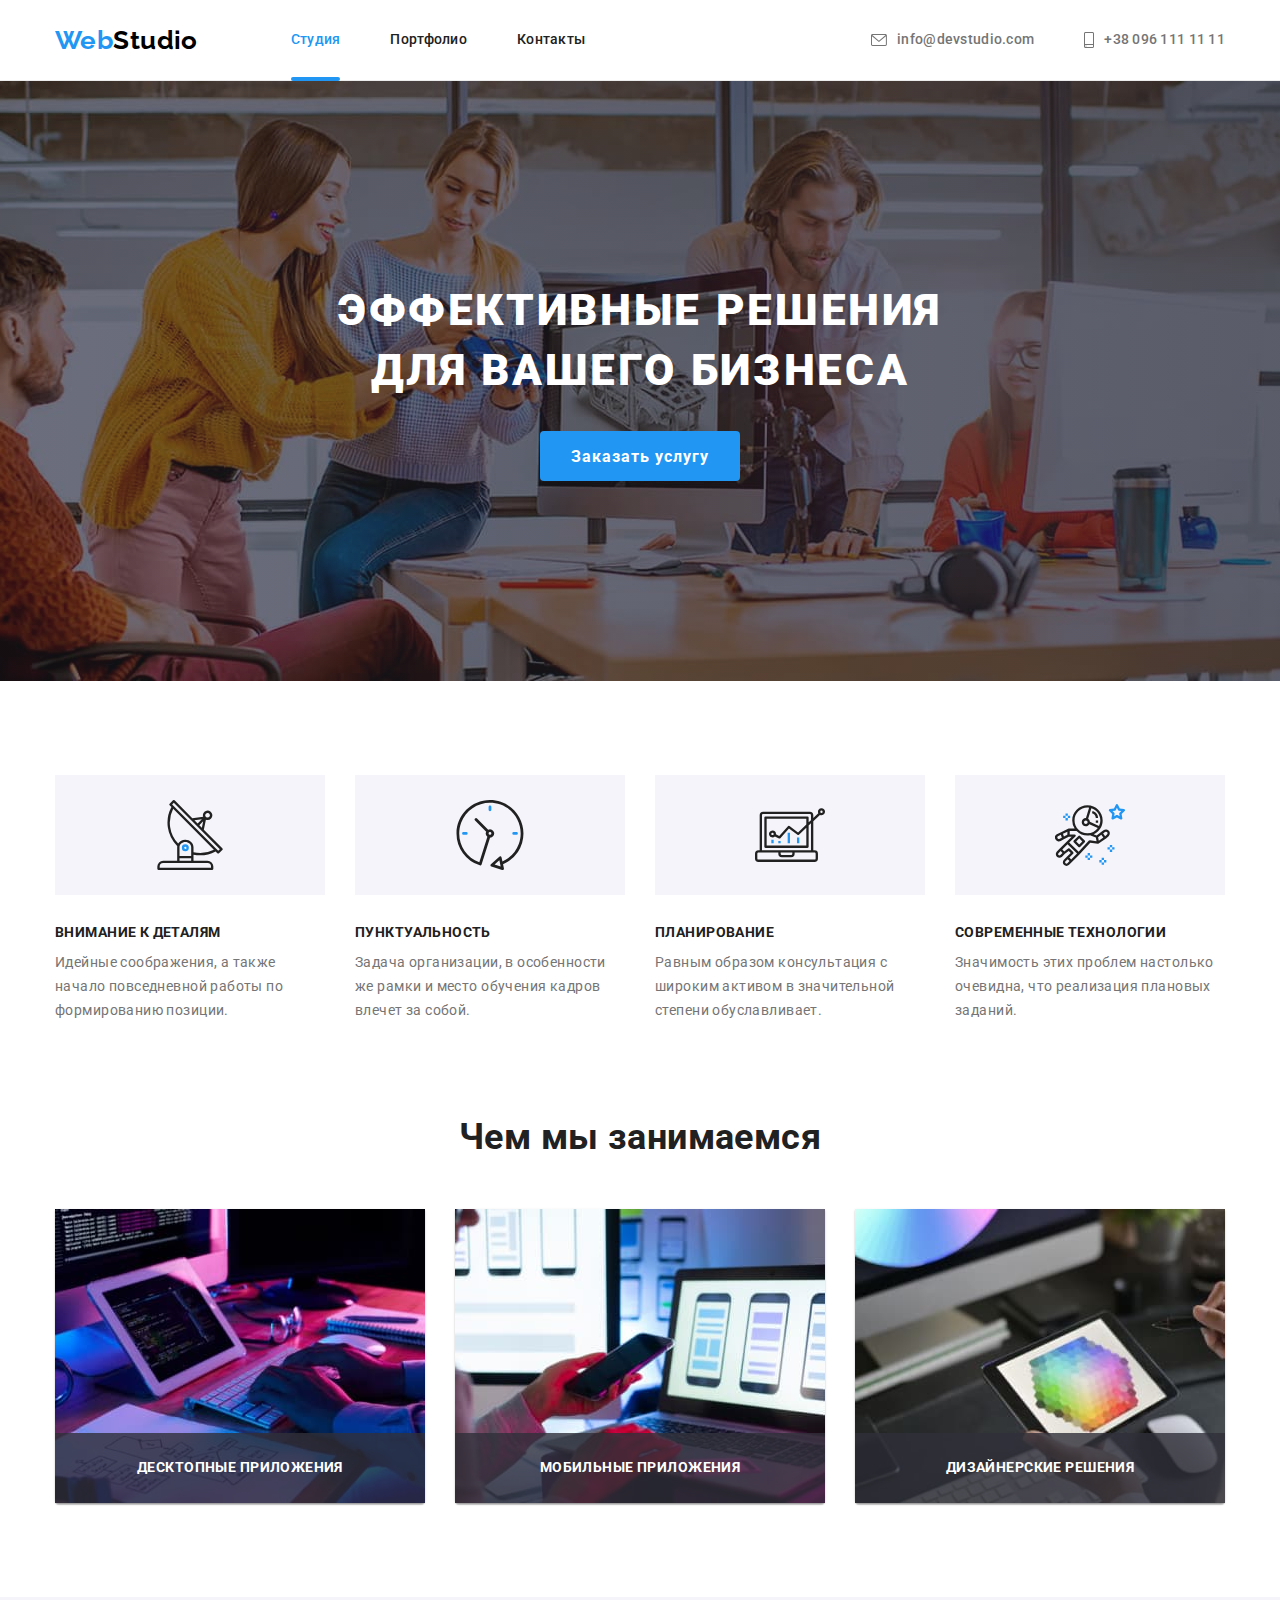
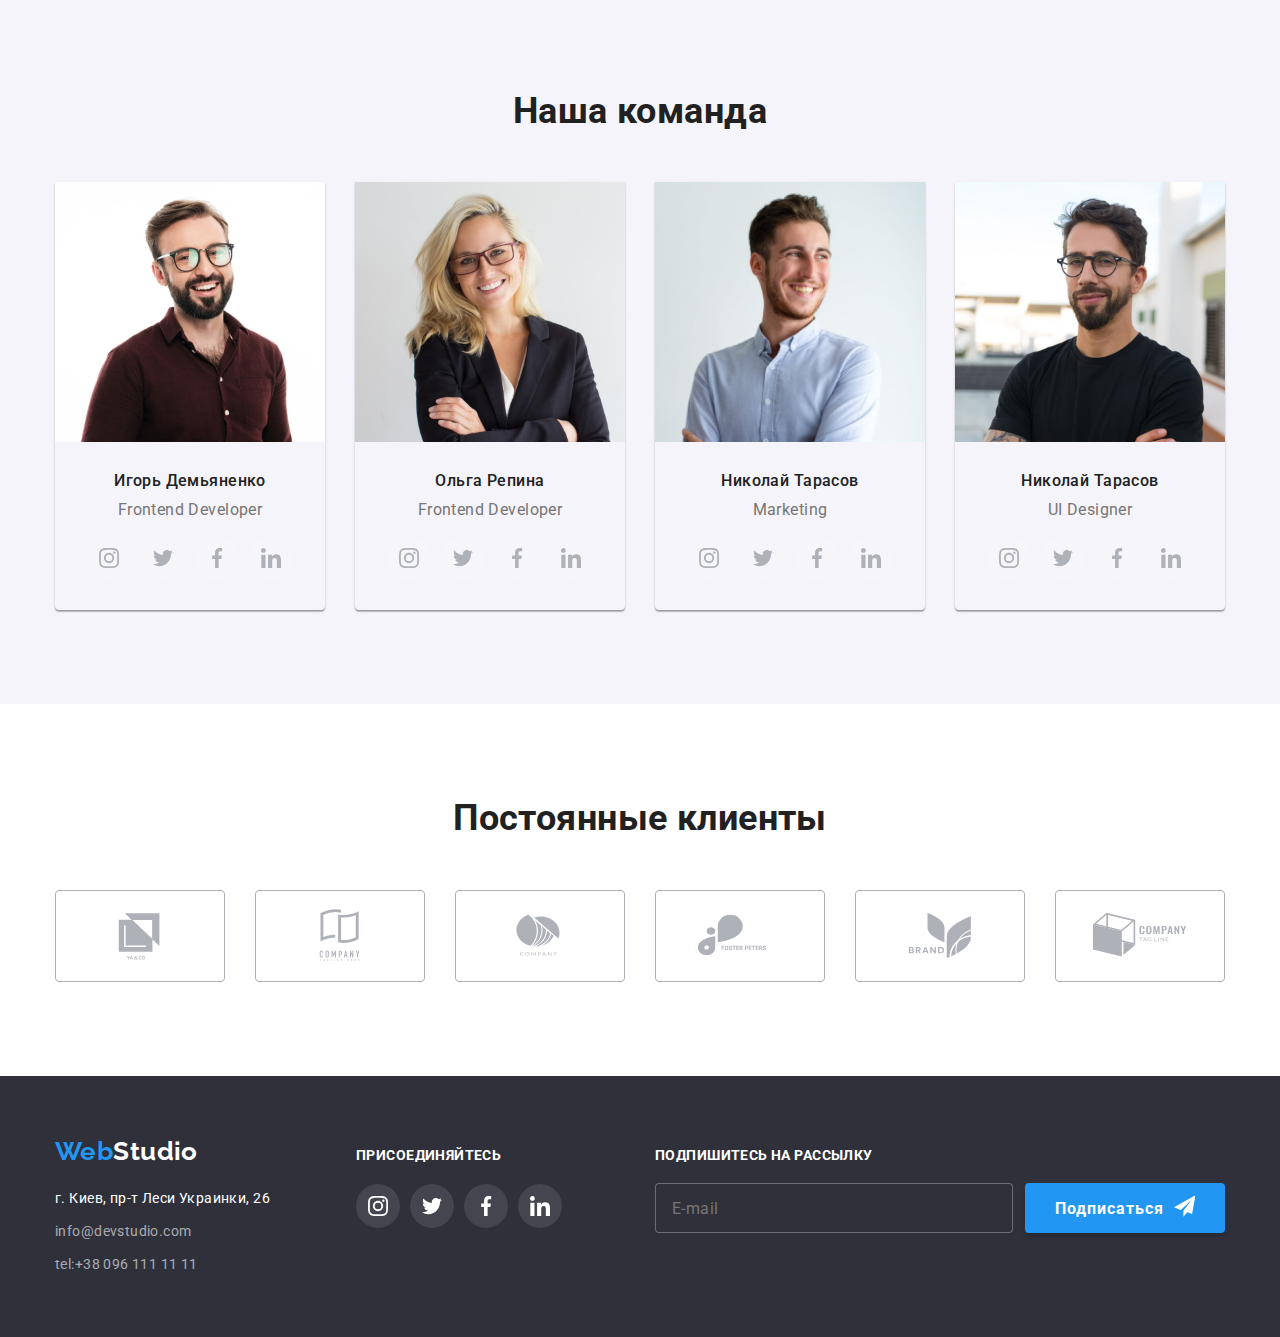
==== commit ff6029f6: "hw-06 with corrections" ====
--- a/index.html
+++ b/index.html
@@ -367,12 +367,9 @@
         <h2 class="subscription-text">Подпишитесь на рассылку</h2>
         <label class="subscription-label">
           <input class="subscription-input" type="email" name="user e-mail" placeholder="E-mail">
-          <div class="subscription-box">
-          <button type="submit" class="subscription-button">Подписаться</button>
-          <svg class="subscription-icon" width="24px" height="24px">
+          <button type="submit" class="subscription-button">Подписаться <svg class="subscription-icon" width="24px" height="24px">
             <use href="./images/icons.svg#icon send"></use>
-          </svg>
-         </div>
+          </svg></button>     
         </label>
       </form>
     </div>
@@ -384,45 +381,45 @@
         <h2 class="form-title">Оставьте свои данные, мы вам перезвоним</h2>
         <label class="form-label">
           <span class="label-text">Имя</span>
-          <div class="input-box">
+          <span class="input-box">
+            <input type="text" class="form-input" name="user name">
             <svg width="20px" height="20px" class="form-icon">
             <use href="./images/icons.svg#person-black-18dp-1"></use>
             </svg>
-          <input type="text" class="form-input" name="user name">
-          </div>
+          </span>
         </label>
         <label class="form-label">
           <span class="label-text">Телефон</span>
-          <div class="input-box">
+          <span class="input-box">
+            <input type="tel" class="form-input" name="user phone">
           <svg class="form-icon" width="20px" height="20px">
           <use href="./images/icons.svg#phone-black-18dp-1"></use>
           </svg>
-          <input type="tel" class="form-input" name="user phone">
-          </div>
+          </span>
         </label>
         <label class="form-label">
           <span class="label-text">Почта</span>
-          <div class="input-box">
+          <span class="input-box">
+         <input type="email" class="form-input" name="user mail">
           <svg class="form-icon" width="20px" height="20px">
           <use href="./images/icons.svg#email-black-18dp-1"></use>
           </svg>
-          <input type="email" class="form-input" name="user mail">
-          </div>
-        </label>
-        <label class="form-label">
+          </span>
+        </label>
+        <label class="form-label-comments">
           <span class="label-text">Комментарий</span>
           <textarea name="user comments" class="form-comments" placeholder="Введите текст"></textarea>
         </label>
         <label class="form-agree">
           <input type="checkbox" class="input-checkbox visually-hidden" name="input-checkbox">
-          <svg class="icon-checked" width="16px" height="15px">
+          <svg class="icon-agree" width="16px" height="15px">
             <use href="./images/icons.svg#icon check"></use>
-          </svg>  
-          <a href="" class="agree-link"><span class="agree-text">Соглашаюсь с рассылкой и принимаю </span>Условия договора</a>
+          </svg>
+          <span class="agree-text">Соглашаюсь с рассылкой и принимаю</span>
+          <a href="" class="agree-link">Условия договора</a>
         </label>
         <Button type="submit" class="submit-button">Отправить</Button>
       </form>
-      <p></p>
       <button class="close-modal" data-modal-close>
         <svg class="modal-svg">
           <use href="./images/icons.svg#icon-close-black-18dp-2-1"></use>
--- a/css/style.css
+++ b/css/style.css
@@ -254,6 +254,9 @@
   width: 1px;
   height: 1px;
   margin: -1px;
+  border: 0px;
+  padding: 0px;
+  overflow: hidden;
 }
 
 .dignity-item {
@@ -381,6 +384,7 @@
 .client-item {
   width: 170px;
   height: 92px;
+  background-color: #ffffff;
 }
 .container-list .client-item:not(:first-child) {
   margin-left: 30px;
@@ -452,6 +456,7 @@
 
 .example-link {
   text-decoration: none;
+  transition: box-shadow 250ms cubic-bezier(0.4, 0, 0.2, 1);
 }
 .img-description {
   position: relative;
@@ -462,7 +467,8 @@
   box-shadow: 1px 4px 6px 0px rgba(0, 0, 0, 0.16),
     0px 4px 4px 0px rgba(0, 0, 0, 0.06), 0px 1px 1px 0px rgba(0, 0, 0, 0.12);
 }
-.example-link:hover .example-text {
+.example-link:hover .example-text,
+.example-link:focus .example-text {
   transform: translateY(-294px);
 }
 .example-text {
@@ -536,7 +542,9 @@
   padding-bottom: 60px;
 }
 
-.address-list [href] {
+.address-map,
+.address-mail,
+.address-tel {
   text-decoration: none;
   font-style: normal;
   line-height: 1.71;
@@ -555,8 +563,12 @@
   list-style-type: none;
 }
 
-.address-list [href]:focus,
-.address-list [href]:hover {
+.address-map:focus,
+.address-map:hover,
+.address-list:focus,
+.address-mail:hover,
+.address-tel:focus,
+.address-tel:hover {
   color: #ffffff;
 }
 .logo-footer {
@@ -574,6 +586,10 @@
   margin-bottom: 20px;
 }
 
+.container-logo {
+  flex-grow: 1;
+}
+
 .container-join {
   flex-direction: column;
   margin-left: 70px;
@@ -581,6 +597,7 @@
 .section-footer .container {
   display: flex;
   align-items: baseline;
+  position: relative;
 }
 .container-join .social-links {
   padding-bottom: 0px;
@@ -591,19 +608,25 @@
 }
 
 .subscription {
-  margin-left: 94px;
+  margin-left: 93px;
 }
 .subscription-input {
   width: 358px;
   height: 50px;
-  border-color: 1px solid rgba(255, 255, 255, 0.3);
+  border: 1px solid rgba(255, 255, 255, 0.3);
   border-radius: 4px;
   background-color: #2f303a;
   font-size: 16px;
   line-height: 1.25;
   padding: 0px;
+  padding-left: 16px;
   letter-spacing: 0.03em;
-  box-shadow: 0px 4px 4px 0px #00000026;
+  color: #ffffff;
+  outline: 1px solid transparent;
+}
+.subscription-input:hover,
+.subscription-input:focus {
+  border: 1px solid var(--accent-color);
 }
 
 .subscription-text {
@@ -612,12 +635,8 @@
   font-size: 14px;
   margin-bottom: 20px;
 }
-.subscription-input::placeholder {
-  padding-left: 16px;
-  font-size: 16px;
-}
 .subscription-button {
-  display: inline-block;
+  display: flex;
   padding: 10px 29px;
   text-align: left;
   font-weight: 700;
@@ -627,8 +646,10 @@
   width: 200px;
   height: 50px;
   padding: 10px auto;
+  margin-left: 12px;
   color: #ffffff;
   background-color: var(--accent-color);
+  box-shadow: 0px 4px 4px rgba(0, 0, 0, 0.15);
 }
 .subscription-box {
   position: relative;
@@ -639,9 +660,7 @@
   flex-direction: row;
 }
 .subscription-icon {
-  position: absolute;
-  top: 13px;
-  right: 28px;
+  margin-left: 10px;
   fill: #ffffff;
 }
 .backdrop {
@@ -691,23 +710,33 @@
   height: 18px;
 }
 
+.close-modal:hover .modal-svg,
+.close-modal:focus .modal-svg {
+  fill: var(--accent-color);
+}
+
 .form-modal {
   display: block;
-  margin: 40px 39px 40px 41px;
+  padding: 40px;
 }
 .form-title {
   margin-bottom: 12px;
 }
+.form-label,
+.form-label-comments {
+  display: flex;
+  flex-direction: column;
+}
 .form-label {
-  display: flex;
-  flex-direction: column;
+  margin-bottom: 10px;
+}
+
+.form-label-comments {
+  margin-bottom: 20px;
 }
 
 .input-box {
   position: relative;
-  margin-bottom: 10px;
-  border: 1px solid rgba(33, 33, 33, 0.2);
-  border-radius: 4px;
 }
 .label-text {
   font-size: 12px;
@@ -718,15 +747,18 @@
   padding-left: 42px;
   width: 100%;
   height: 40px;
-}
-.form-input:hover,
-.form-input:focus {
+  border: 1px solid rgba(33, 33, 33, 0.2);
+  border-radius: 4px;
+}
+.form-input:focus,
+.form-comments:focus {
   border: 1px solid #2196f3;
-}
-.input-box:hover .form-icon,
-.input-box:focus .form-icon {
+  outline: 1px solid transparent;
+}
+.form-input:focus + .form-icon {
   fill: var(--accent-color);
 }
+
 .form-comments {
   padding: 12px 16px;
   height: 120px;
@@ -734,7 +766,6 @@
   border-radius: 4px;
   box-shadow: 0px 2px 1px 0px rgba(0, 0, 0, 0.2),
     0px 1px 1px 0px rgba(0, 0, 0, 0.14), 0px 1px 3px 0px rgba(0, 0, 0, 0.12);
-  margin-bottom: 20px;
 }
 .form-comments::placeholder {
   color: rgba(117, 117, 117, 0.5);
@@ -746,9 +777,9 @@
   margin-bottom: 30px;
 }
 
-/*.input-checkbox {
-  margin-left: 7px;
-}*/
+.input-checkbox {
+  margin-right: 9px;
+}
 .submit-button {
   display: block;
   width: 200px;
@@ -766,6 +797,7 @@
 .agree-text {
   color: var(--text-secondary-color);
   text-decoration: none;
+  margin-right: 4px;
 }
 
 .agree-link {
@@ -778,8 +810,16 @@
   transform: translateY(50%);
   fill: #212121;
 }
-.icon-checked {
+.input-checkbox:checked + .icon-agree {
+  background-color: var(--accent-color);
+  border: 1px solid transparent;
+  border-radius: 2px;
+  margin-right: 9px;
+}
+.icon-agree {
   fill: #ffffff;
-  background-color: var(--accent-color);
-  margin-right: 7px;
-}
+  background-color: #ffffff;
+  border: 1px solid #212121;
+  border-radius: 2px;
+  margin-right: 9px;
+}
